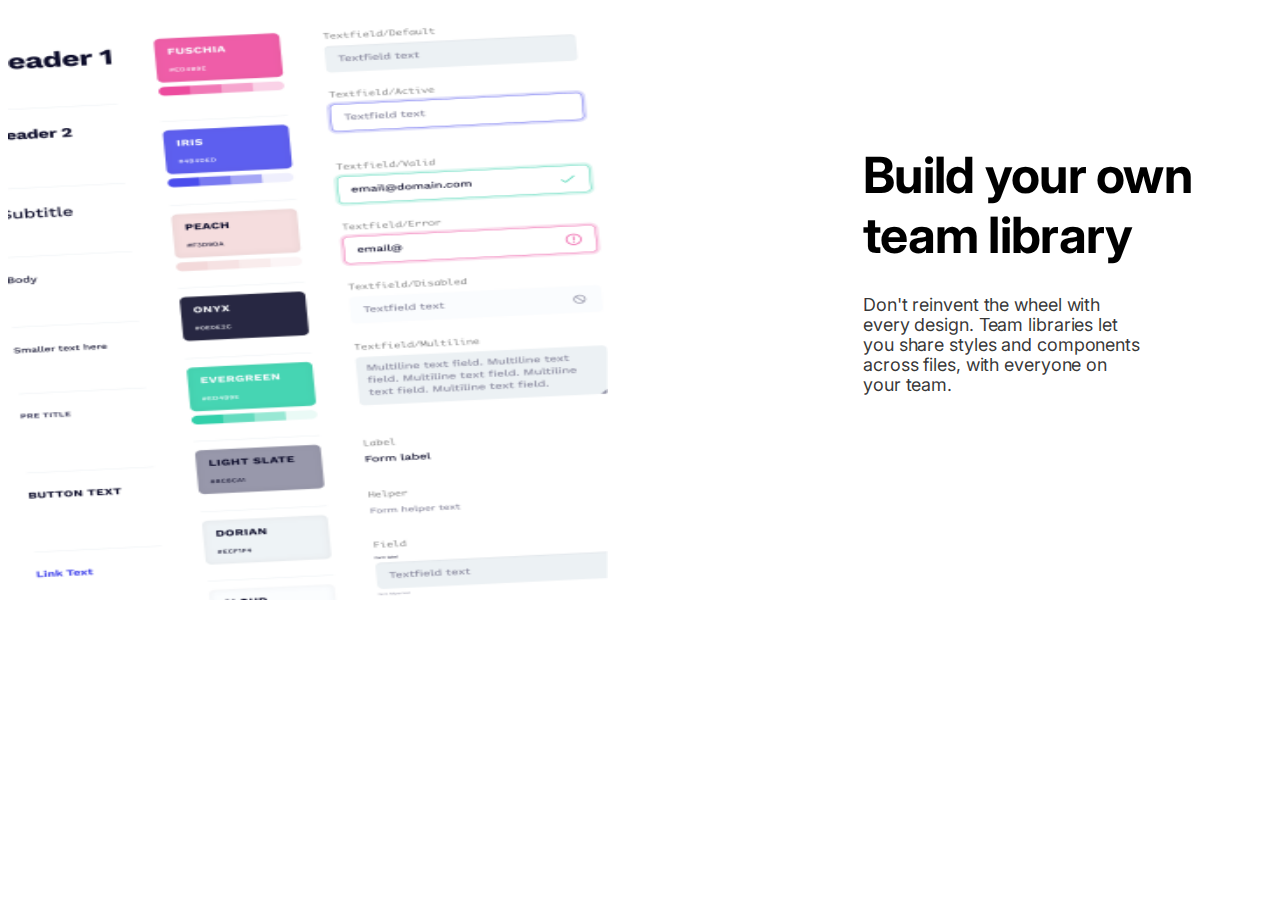
==== examp1/index.html @ 70cc16ec "tambah Homepage" ====
<!DOCTYPE html>
<html lang="en">
    <head>
        <meta charset="UTF-8">
        <meta http-equiv="X-UA-Compatible" content="EI-edge">
        <meta name="viewport" content="width-device-width, initial-scale-1.0">
        <title>Home</title>

        <!-- stylesheet css -->
        <link rel="stylesheet" href="home.css">
    </head>
    <body>
        
        <h1 class="title" style="margin-top: 145px;">Build your own team library</h1>
        <p class="content">Don't reinvent the wheel with every design. Team libraries let you share styles and components across files, with everyone on your team.</p>
        <img src="01.png" alt="gambar-01">
    </body>
</html>
---- examp1/home.css ----
@import url('https://fonts.googleapis.com/css2?family=Inter&family=Mali&family=Poppins&display=swap');

  .title{
    width: 350px;
    height: 50px;
    color: #000;
    font-family: Inter;
    font-size: 50px;
    font-style: normal;
    font-weight: 700;
    line-height: 60px; /* 43.7px */
    letter-spacing: -0.722px;
    top: 300px;
    margin-left: 855px;
}

.content{
    width: 278px;
    height: 96px;
    color: rgba(0, 0, 0, 0.80);
    font-family: Inter;
    font-size: 18px;
    font-style: normal;
    font-weight: 400;
    line-height: 20px;
    letter-spacing: -0.1px;
    margin-top: 100px;
    margin-left: 855px;
}

img{
 width: 600px;
 height: 600px ;
 top: 0;
 position: absolute;
 z-index: 1000;
 display: flex;
}
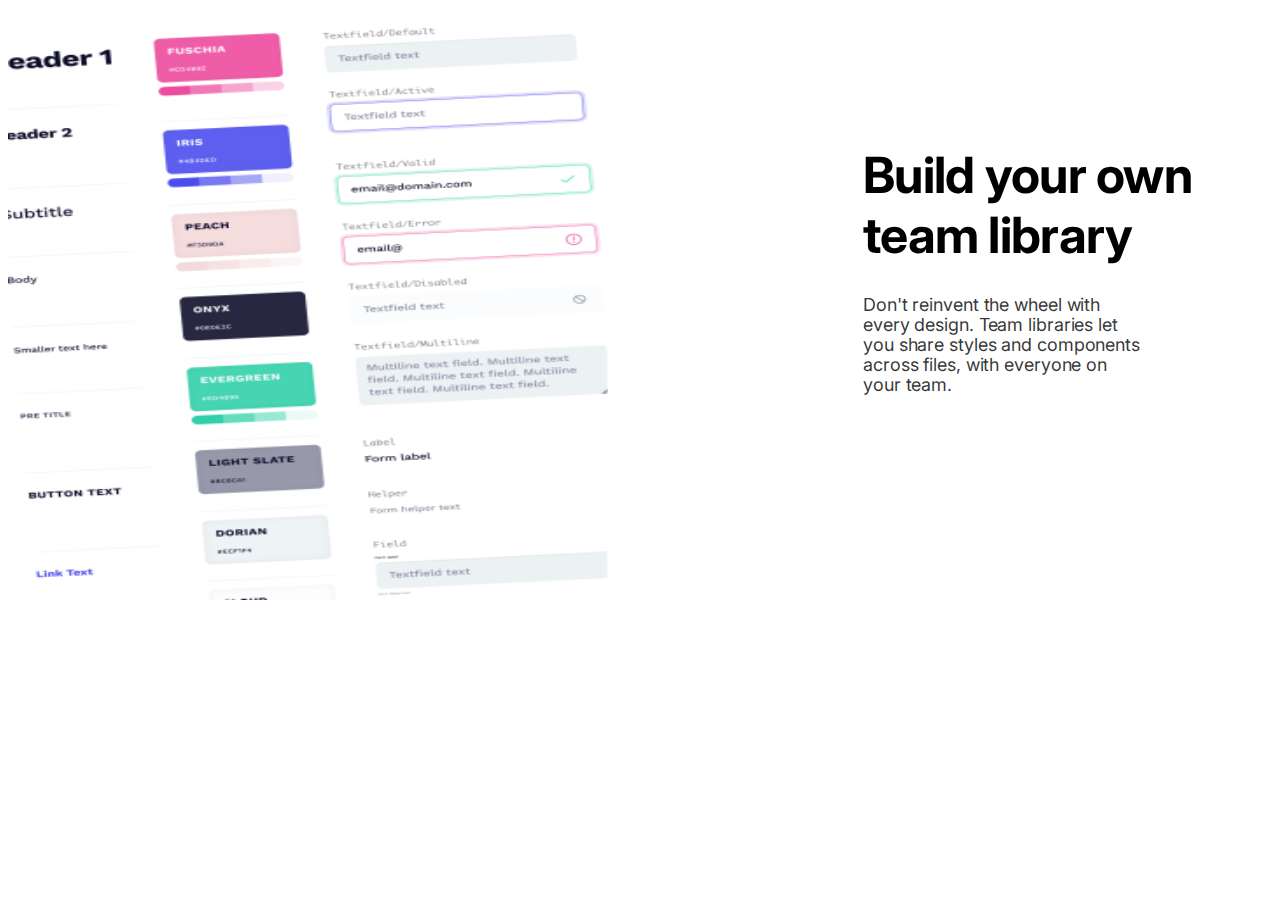
==== commit 0d9ffd4b: "tambah flex dan responsive" ====
--- a/examp1/index.html
+++ b/examp1/index.html
@@ -10,9 +10,14 @@
         <link rel="stylesheet" href="home.css">
     </head>
     <body>
-        
         <h1 class="title" style="margin-top: 145px;">Build your own team library</h1>
         <p class="content">Don't reinvent the wheel with every design. Team libraries let you share styles and components across files, with everyone on your team.</p>
         <img src="01.png" alt="gambar-01">
+
+        <div class="flex-container">
+            <div class="flex-item-left"></div>
+                <div class="flex-item-right"></div>
+        </div>
+        </div>
     </body>
 </html>--- a/examp1/home.css
+++ b/examp1/home.css
@@ -1,5 +1,18 @@
 
   @import url('https://fonts.googleapis.com/css2?family=Inter&family=Mali&family=Poppins&display=swap');
+
+  .flex-container{
+    display: flex;
+    flex-wrap: wrap;
+  }
+
+  .flex-item-left{
+    flex: 50%;
+  }
+
+  .flex-item-right{
+    flex: 50%;
+  }
 
   .title{
     width: 350px;
@@ -36,4 +49,11 @@
  position: absolute;
  z-index: 1000;
  display: flex;
+}
+
+/*Responsive layout*/
+@media(max-width: 800px){
+  .flex-item-left, .flex-item-right{
+    flex: 100%;
+  }
 }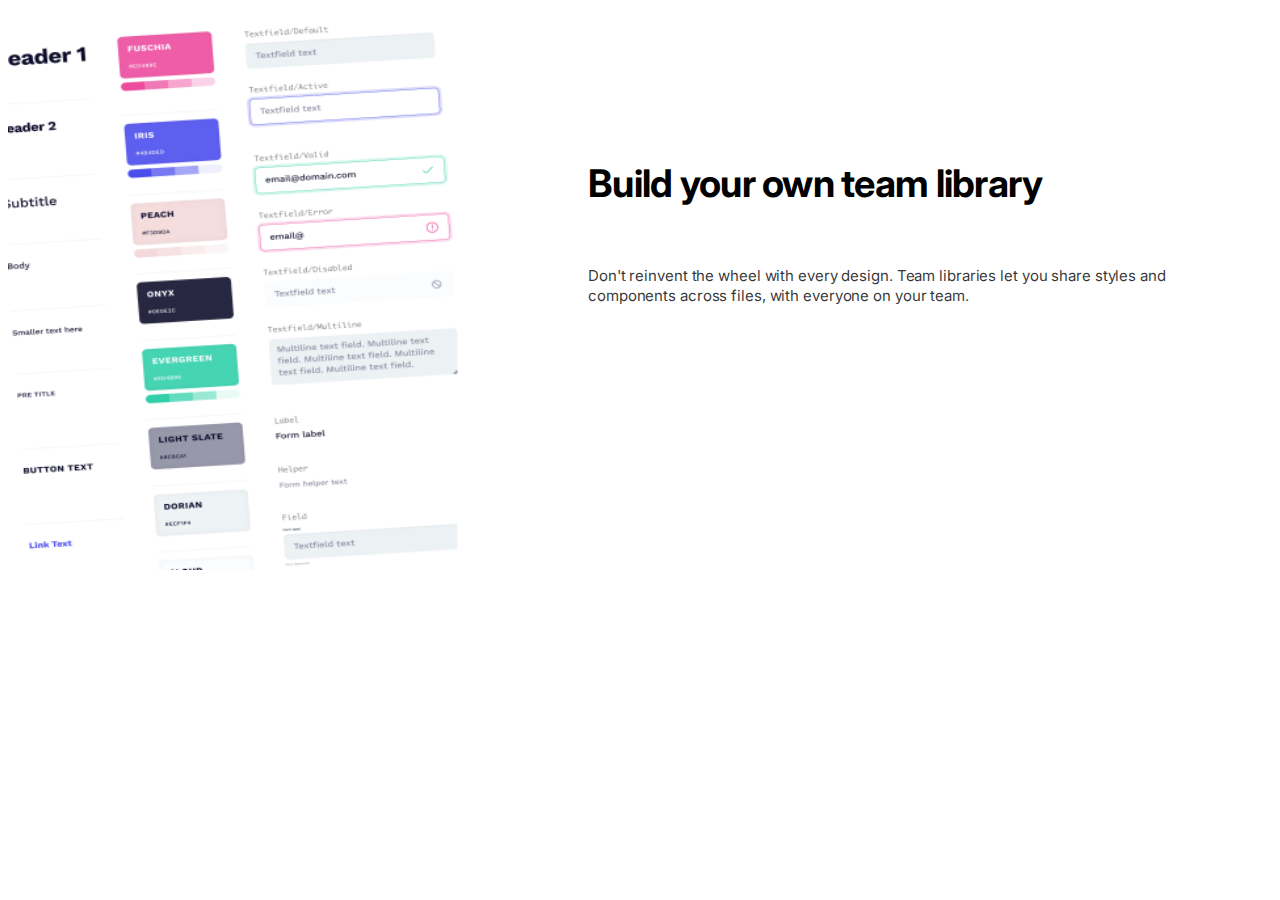
==== commit 12f4c735: "Revisi1" ====
--- a/examp1/index.html
+++ b/examp1/index.html
@@ -10,14 +10,10 @@
         <link rel="stylesheet" href="home.css">
     </head>
     <body>
-        <h1 class="title" style="margin-top: 145px;">Build your own team library</h1>
-        <p class="content">Don't reinvent the wheel with every design. Team libraries let you share styles and components across files, with everyone on your team.</p>
-        <img src="01.png" alt="gambar-01">
-
         <div class="flex-container">
-            <div class="flex-item-left"></div>
-                <div class="flex-item-right"></div>
-        </div>
+            <div class="flex-item-right"><h1 class="title" style="margin-top: 145px;">Build your own team library</h1>
+                <p class="content">Don't reinvent the wheel with every design. Team libraries let you share styles and components across files, with everyone on your team.</p></div>
+            <div class="flex-item-left"> <img src="01.png" alt="gambar1"></div>
         </div>
     </body>
 </html>--- a/examp1/home.css
+++ b/examp1/home.css
@@ -1,5 +1,9 @@
 
   @import url('https://fonts.googleapis.com/css2?family=Inter&family=Mali&family=Poppins&display=swap');
+
+  *{
+    box-sizing: border-box;
+  }
 
   .flex-container{
     display: flex;
@@ -14,18 +18,19 @@
     flex: 50%;
   }
 
-  .title{
-    width: 350px;
-    height: 50px;
+ .title{
+    width: 276px;
+    height: 88px;
     color: #000;
     font-family: Inter;
     font-size: 50px;
     font-style: normal;
     font-weight: 700;
-    line-height: 60px; /* 43.7px */
+    line-height: 60px; 
     letter-spacing: -0.722px;
     top: 300px;
     margin-left: 855px;
+    float:left;
 }
 
 .content{
@@ -38,22 +43,37 @@
     font-weight: 400;
     line-height: 20px;
     letter-spacing: -0.1px;
-    margin-top: 100px;
+    margin-top: 50px;
     margin-left: 855px;
 }
 
 img{
  width: 600px;
- height: 600px ;
+ height: 655px;
+ flex-shrink: 0;
  top: 0;
  position: absolute;
  z-index: 1000;
- display: flex;
 }
 
-/*Responsive layout*/
-@media(max-width: 800px){
+@media (max-width: 1920px) {
   .flex-item-left, .flex-item-right{
     flex: 100%;
   }
+  .title{
+    width: 50%;
+    font-size: 38px;
+    margin-left: 580px;
+  }
+
+  .content{
+    width: 50%;
+    font-size: 15px;
+    margin-left: 580px;
+  }
+
+  img{
+    width: 450px;
+    height: 570px;
+  }
 }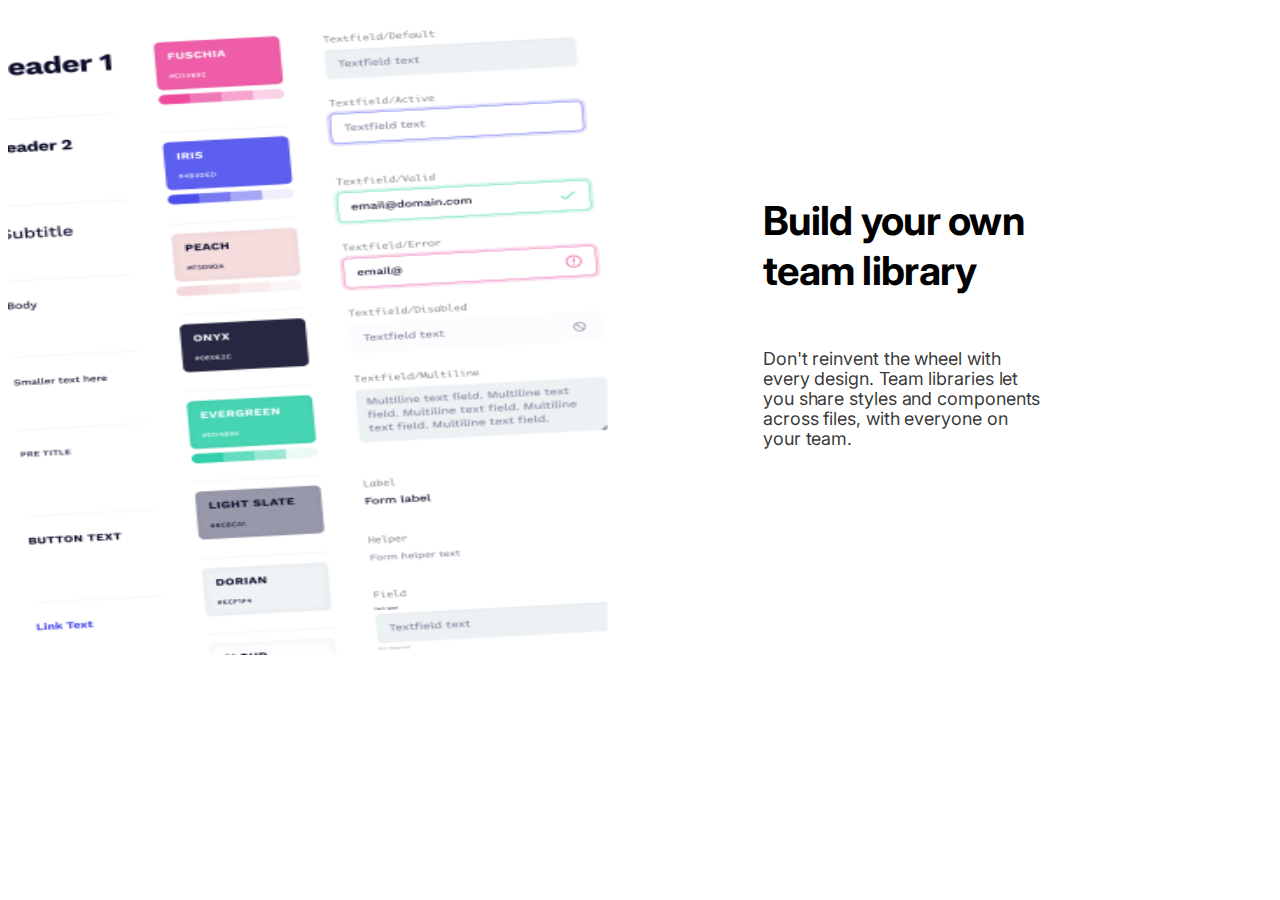
==== commit 50896876: "revisi2" ====
--- a/examp1/index.html
+++ b/examp1/index.html
@@ -11,9 +11,9 @@
     </head>
     <body>
         <div class="flex-container">
-            <div class="flex-item-right"><h1 class="title" style="margin-top: 145px;">Build your own team library</h1>
+            <h1 class="flex-item-right"><h1 class="title" style="margin-top: 145px;">Build your own team library<h1>
                 <p class="content">Don't reinvent the wheel with every design. Team libraries let you share styles and components across files, with everyone on your team.</p></div>
-            <div class="flex-item-left"> <img src="01.png" alt="gambar1"></div>
+            <div class="flex-item-left"><img src="01.png" alt="gambar1"></div>
         </div>
     </body>
 </html>--- a/examp1/home.css
+++ b/examp1/home.css
@@ -7,30 +7,36 @@
 
   .flex-container{
     display: flex;
+    flex-direction: row;
+    align-items: stretch;
     flex-wrap: wrap;
+    width: 100%;
+    height: 100%;
   }
+
 
   .flex-item-left{
     flex: 50%;
+    background-color: darksalmon;
   }
 
   .flex-item-right{
     flex: 50%;
+    background-color: lightcoral;
   }
 
- .title{
-    width: 276px;
-    height: 88px;
+  .title{
+    width: 280px;
+    height: 75px;
     color: #000;
     font-family: Inter;
-    font-size: 50px;
+    font-size: 40px;
     font-style: normal;
-    font-weight: 700;
-    line-height: 60px; 
+    font-weight: bold;
+    line-height: 50px; 
     letter-spacing: -0.722px;
     top: 300px;
-    margin-left: 855px;
-    float:left;
+    margin-left: 755px;
 }
 
 .content{
@@ -42,9 +48,8 @@
     font-style: normal;
     font-weight: 400;
     line-height: 20px;
-    letter-spacing: -0.1px;
-    margin-top: 50px;
-    margin-left: 855px;
+    letter-spacing: -0.084px;
+    margin-left: 755px;
 }
 
 img{
@@ -60,20 +65,18 @@
   .flex-item-left, .flex-item-right{
     flex: 100%;
   }
+
   .title{
-    width: 50%;
-    font-size: 38px;
-    margin-left: 580px;
+    max-width: 50%;
+    /*margin-left: 600px;*/
   }
 
   .content{
-    width: 50%;
-    font-size: 15px;
-    margin-left: 580px;
+    max-width: 50%;
+    margin-top: 30px;
+    /*margin-left: 600px;*/
   }
-
   img{
-    width: 450px;
-    height: 570px;
+    max-width: 50%;
   }
 }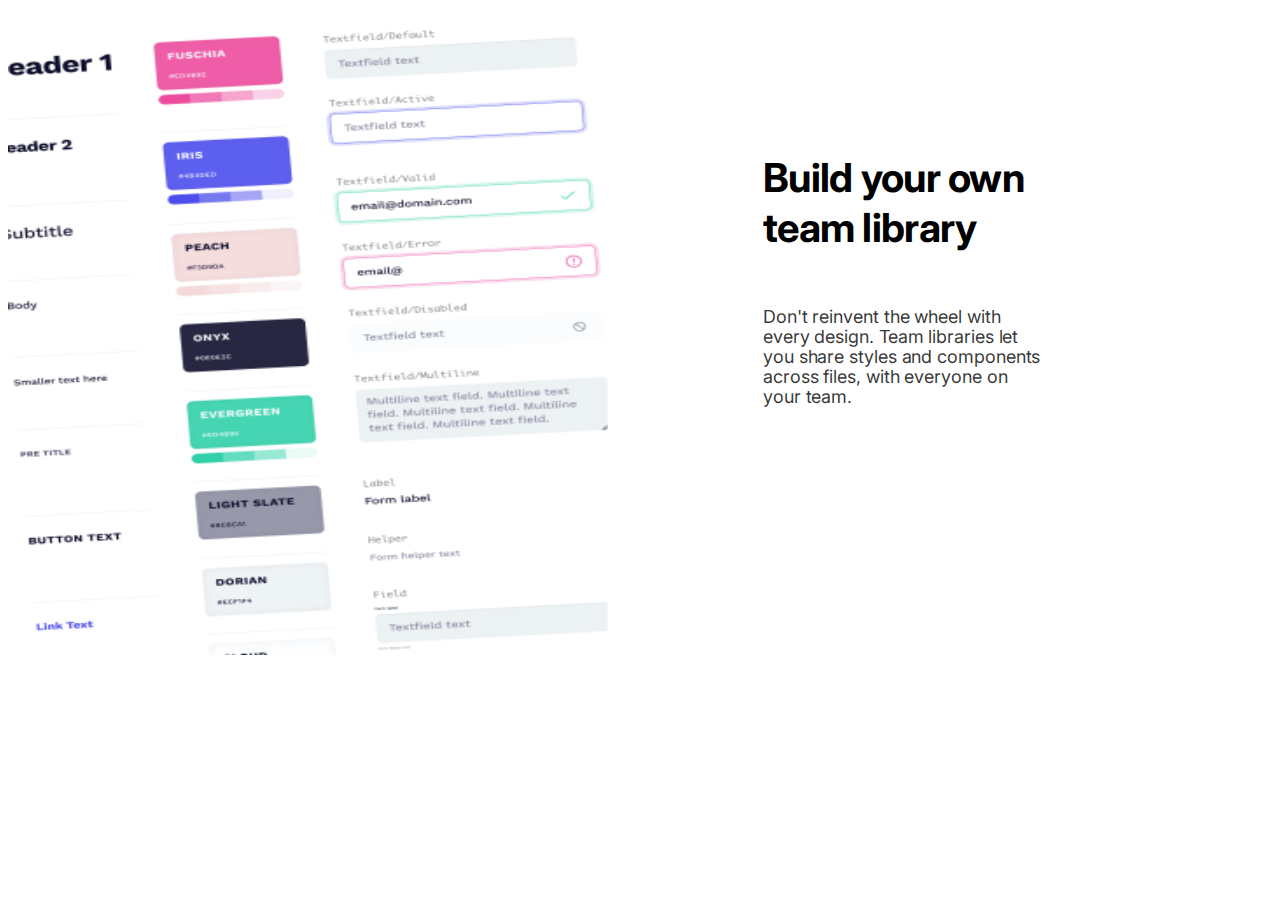
==== commit da636bfc: "revisi3" ====
--- a/examp1/index.html
+++ b/examp1/index.html
@@ -11,9 +11,9 @@
     </head>
     <body>
         <div class="flex-container">
-            <h1 class="flex-item-right"><h1 class="title" style="margin-top: 145px;">Build your own team library<h1>
-                <p class="content">Don't reinvent the wheel with every design. Team libraries let you share styles and components across files, with everyone on your team.</p></div>
-            <div class="flex-item-left"><img src="01.png" alt="gambar1"></div>
+            <h1 class="title" style="margin-top: 145px;">Build your own team library<h1>
+                <p class="content">Don't reinvent the wheel with every design. Team libraries let you share styles and components across files, with everyone on your team.</p>
+            <img src="01.png" alt="gambar1">
         </div>
     </body>
 </html>--- a/examp1/home.css
+++ b/examp1/home.css
@@ -14,20 +14,9 @@
     height: 100%;
   }
 
-
-  .flex-item-left{
-    flex: 50%;
-    background-color: darksalmon;
-  }
-
-  .flex-item-right{
-    flex: 50%;
-    background-color: lightcoral;
-  }
-
   .title{
     width: 280px;
-    height: 75px;
+    height: 88px;
     color: #000;
     font-family: Inter;
     font-size: 40px;
@@ -59,24 +48,4 @@
  top: 0;
  position: absolute;
  z-index: 1000;
-}
-
-@media (max-width: 1920px) {
-  .flex-item-left, .flex-item-right{
-    flex: 100%;
-  }
-
-  .title{
-    max-width: 50%;
-    /*margin-left: 600px;*/
-  }
-
-  .content{
-    max-width: 50%;
-    margin-top: 30px;
-    /*margin-left: 600px;*/
-  }
-  img{
-    max-width: 50%;
-  }
 }